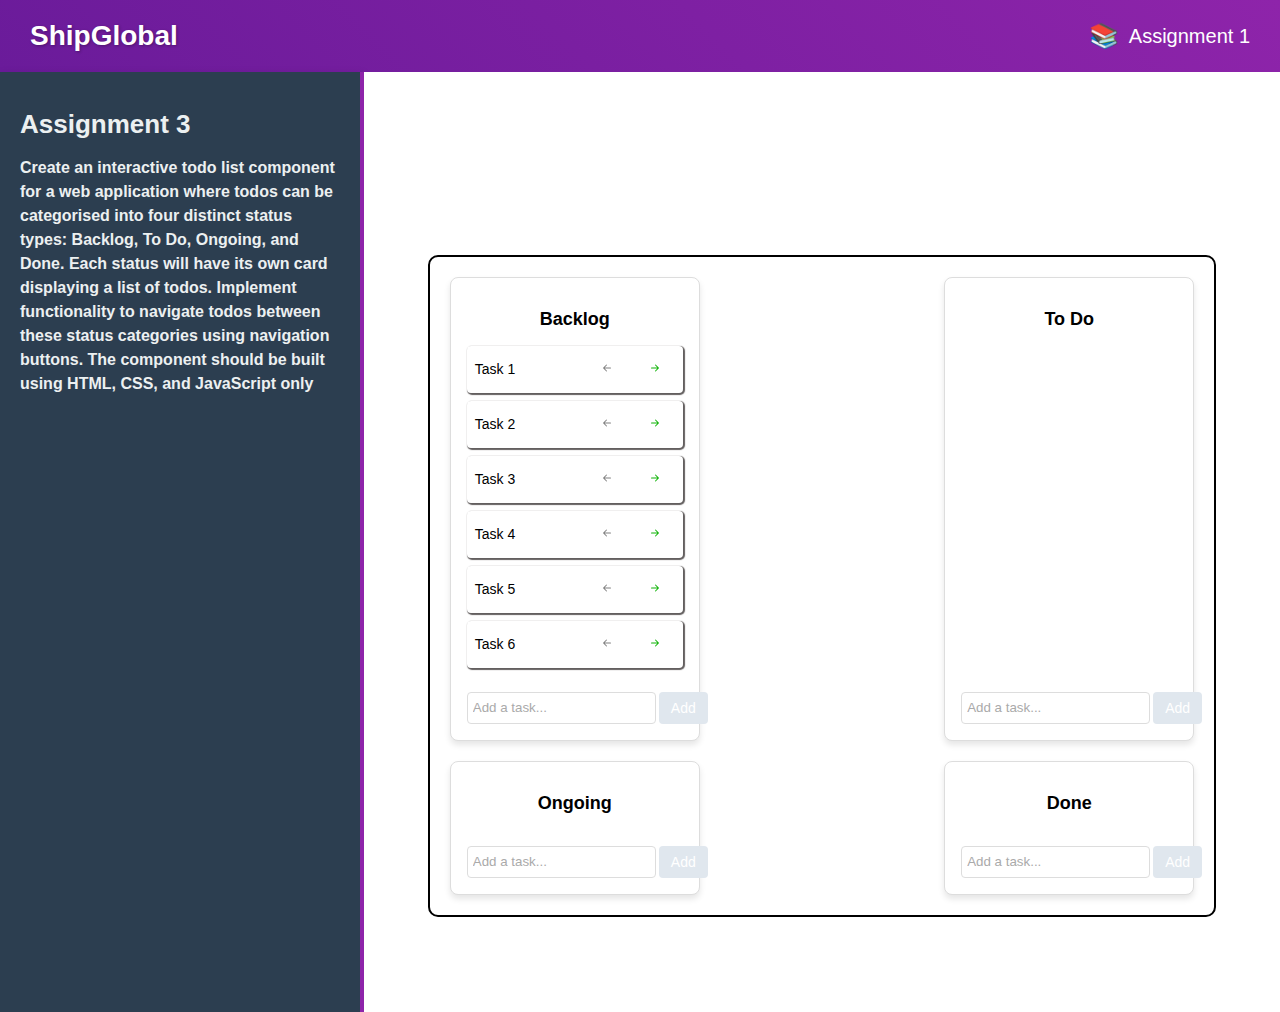
==== ToDo/index.html @ a40dc47f "added assignments" ====
<!DOCTYPE html>
<html lang="en">
<head>
    <meta charset="UTF-8">
    <meta name="viewport" content="width=device-width, initial-scale=1.0">
    <title>Assignment 3</title>
    <link rel="stylesheet" href="style.css">
</head>
<body>
    <header class="header">
        <div class="logo">ShipGlobal</div>
        <div class="assignment">Assignment 1</div>
    </header>
    <div class="body-container">
        <aside class="sidebar">
            <h1>Assignment 3</h1>
            <p>Create an interactive todo list component for a web application where todos can
                be categorised into four distinct status types: Backlog, To Do, Ongoing, and Done. Each
                status will have its own card displaying a list of todos. Implement functionality to navigate
                todos between these status categories using navigation buttons. The component should be
                built using HTML, CSS, and JavaScript only
                </p>
        </aside>
        <main class="main-content">
            <div class="main-container">
                <div class="todo-container">
                    <div class="todo-card" id="backlog">
                        <h2 class="textcenter">Backlog</h2>
                        <ul class="todo-list" id="backlog-list"></ul>
                        <div class="input-container">
                            <input type="text" id="backlog-input" placeholder="Add a task...">
                            <button class="task-btn" onclick="addTask('backlog')">Add</button>
                        </div>
                    </div>
            
                    <div class="todo-card" id="todo">
                        <h2 class="textcenter">To Do</h2>
                        <ul class="todo-list" id="todo-list"></ul>
                        <div class="input-container">
                            <input type="text" id="todo-input" placeholder="Add a task...">
                            <button class="task-btn" onclick="addTask('todo')">Add</button>
                        </div>
                    </div>
            
                    <div class="todo-card" id="ongoing">
                        <h2 class="textcenter">Ongoing</h2>
                        <ul class="todo-list" id="ongoing-list"></ul>
                        <div class="input-container">
                            <input type="text" id="ongoing-input" placeholder="Add a task...">
                            <button class="task-btn" onclick="addTask('ongoing')">Add</button>
                        </div>
                    </div>
            
                    <div class="todo-card" id="done">
                        <h2 class="textcenter">Done</h2>
                        <ul class="todo-list" id="done-list"></ul>
                        <div class="input-container">
                            <input type="text" id="done-input" placeholder="Add a task...">
                            <button class="task-btn" onclick="addTask('done')">Add</button>
                        </div>
                    </div>
                </div>
            </div>
        </main>
    </div>
    <script src="script.js"></script>
</body>
</html>
---- ToDo/style.css ----
/* styles.css (updated) */


.header {
    display: flex;
    justify-content: space-between;
    align-items: center;
    background: linear-gradient(45deg, #6a1b9a, #8e24aa); /* Updated gradient */
    color: #fff;
    padding: 20px 30px;
    box-shadow: 0 4px 10px rgba(0, 0, 0, 0.15);
    z-index: 1000;
}

.logo {
    font-size: 28px;
    font-weight: bold;
    text-shadow: 1px 1px 3px rgba(0, 0, 0, 0.3);
}

.assignment {
    font-size: 20px;
    font-weight: 500;
    display: flex;
    align-items: center;
}

.header .assignment::before {
    content: "📚";
    margin-right: 10px;
    font-size: 24px;
}

.body-container {
    display: flex;
    flex-wrap: wrap;
}

.sidebar {
    background: #2c3e50; /* Darker sidebar color */
    color: #ecf0f1; /* Light text color */
    width: 100%;
    max-width: 320px;
    padding: 20px;
    font-size: 18px;
    font-weight: bold;
    overflow: auto;
    min-height: 100vh;
    box-shadow: 0 4px 10px rgba(0, 0, 0, 0.15);
    border-right: 4px solid #8e24aa; /* Updated border color */
}

.sidebar h1 {
    font-size: 26px;
    margin-bottom: 15px;
}

.sidebar p {
    font-size: 16px;
    line-height: 1.5;
}

.main-content {
    flex: 1;
    display: flex;
    justify-content: center;
    align-items: center;
    padding: 20px;
    box-sizing: border-box;
    background: #ffffff; /* White background for content */
}

body {
    font-family: Arial, sans-serif;
    
    /* height: 100vh; */
    margin: 0;
    /* background-color: #e0dada; */
}

.main-container {
    /* background-color: rgb(239, 237, 234); */
    padding: 2% 5%; /* Increased padding for better spacing */
    max-width: 1200px; /* Maximum width to center content on large screens */
    width: 100%; /* Full width with a maximum limit */
    margin-top: 10%;
}

.todo-container {
    display: flex;
    gap: 20px;
    flex-wrap: wrap;
    justify-content: space-between; /* Added for better spacing */
    background-color: #fff;
    padding: 20px;
    border-radius: 10px;
    border: 2px solid black;
}

.todo-card {
    background-color: #fff;
    border: 1px solid #ddd;
    border-radius: 8px;
    width: 100%; /* Full width on small screens */
    max-width: 250px; /* Fixed width on larger screens */
    padding: 16px;
    box-shadow: 0 4px 6px rgba(0, 0, 0, 0.1);
    display: flex;
    flex-direction: column;
    justify-content: space-between;
    box-sizing: border-box; /* Ensures padding is included in width */
}

.todo-card h2 {
    font-size: 18px;
    margin-bottom: 16px;
}

.todo-list {
    list-style-type: none;
    padding: 0;
    margin: 0;
    flex-grow: 1;
}

.todo-list li {
    box-shadow: 1px 1px 1px 1px #635f5f;
    padding: 8px;
    margin-bottom: 8px;
    border-radius: 4px;
    display: flex;
    justify-content: space-between;
    align-items: center;
    font-size: 14px; /* Adjusted font size */
}

.task-buttons {
    display: flex;
    gap: 8px;
}

.task-btn {
    background-color: white;
    color: #10b308;
    border: none;
    padding: 6px 12px; /* Slightly larger padding for touch devices */
    border-radius: 4px;
    cursor: pointer;
    transition: background-color 0.3s ease;
    font-size: 14px; /* Consistent font size for buttons */
}

.task-btn:disabled {
    color: gray;
    cursor: not-allowed;
}

.task-btn:hover:not(:disabled) {
    /* background-color: #0056b3; */
    
    color: rgb(171, 165, 243); /* Change text color on hover for better contrast */
}

/* styles.css (updated) */

.input-container {
    display: flex;
    margin-top: 16px;
    /* max-width: 250px; */
}

.input-container input {
    flex: 1;
    padding: 5px;
    border: 1px solid #ddd;
    border-radius: 4px;
    margin-right: 3px;
}

.input-container button {
    background-color: #e0e7ee;
    color: #fff;
    border: none;
    padding: 8px 12px;
    border-radius: 4px;
    cursor: pointer;
    transition: background-color 0.3s ease;
}

.input-container button:hover {
    background-color: #ffffff;
}

.input-container input::placeholder {
    color: #aaa;
}

.textcenter{
    text-align: center;
}

@media (max-width: 600px) {
    .todo-container {
        flex-direction: column;
        align-items: center;
    }

    .todo-card {
        width: 90%;
        max-width: none; /* Remove maximum width for better fit on small screens */
    }
}
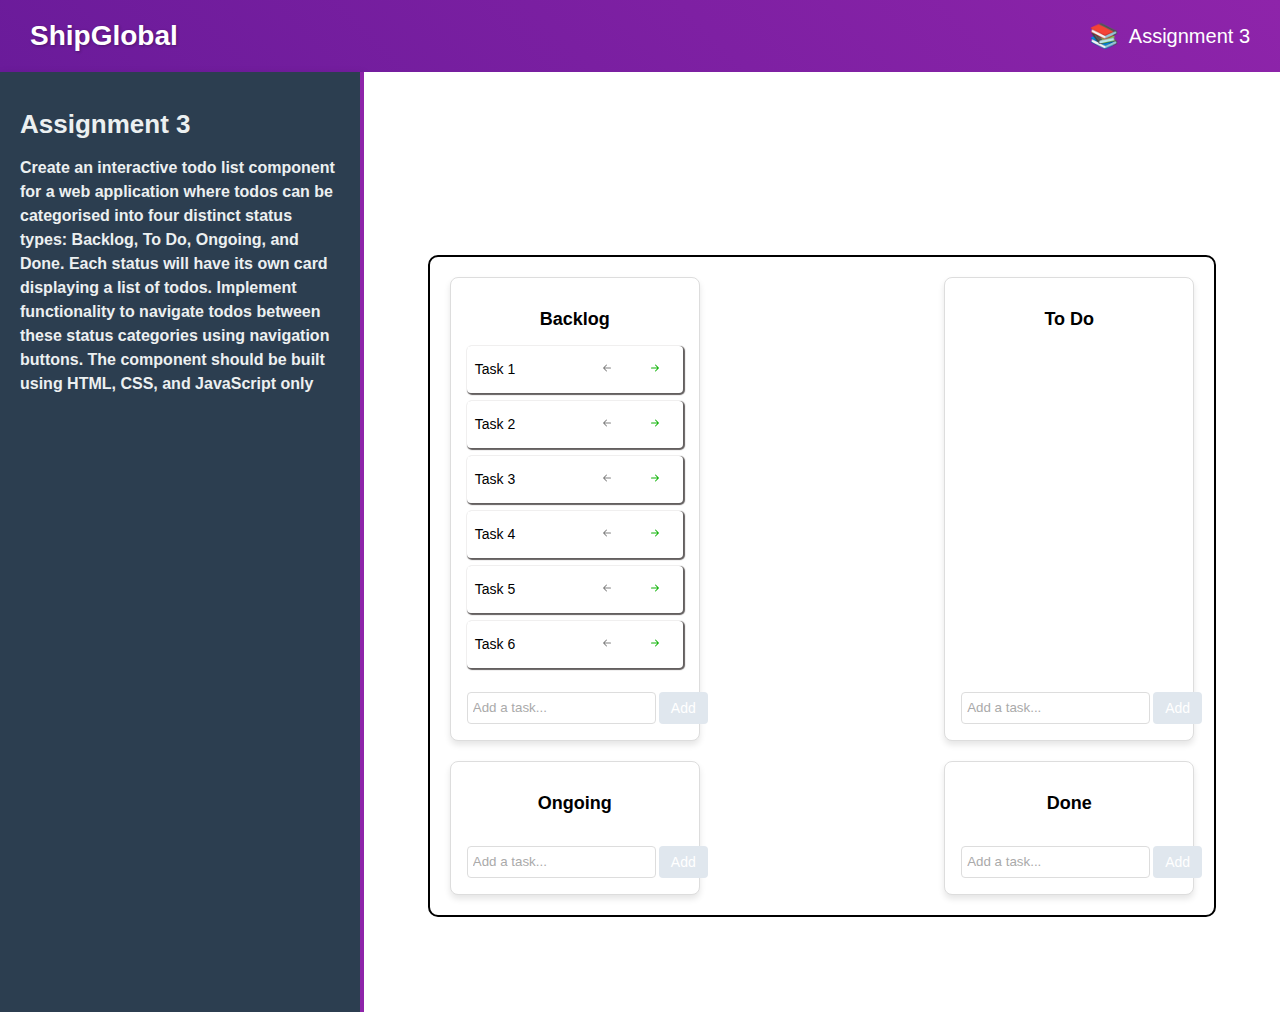
==== commit 060dcf34: "minor bugs" ====
--- a/ToDo/index.html
+++ b/ToDo/index.html
@@ -9,7 +9,7 @@
 <body>
     <header class="header">
         <div class="logo">ShipGlobal</div>
-        <div class="assignment">Assignment 1</div>
+        <div class="assignment">Assignment 3</div>
     </header>
     <div class="body-container">
         <aside class="sidebar">
--- a/ToDo/style.css
+++ b/ToDo/style.css
@@ -210,3 +210,47 @@
         max-width: none; /* Remove maximum width for better fit on small screens */
     }
 }
+
+@media (max-width: 768px) {
+    .sidebar {
+        display: none; /* Hide sidebar on smaller screens */
+    }
+
+    .main-content {
+        padding: 10px;
+    }
+
+    .game-container {
+        margin: 0; /* Remove margin on small screens */
+        width: 100%; /* Full width on small screens */
+    }
+}
+
+@media (max-width: 480px) {
+    .header {
+        flex-direction: column;
+        text-align: center;
+    }
+
+    .logo {
+        font-size: 24px;
+    }
+
+    .assignment {
+        font-size: 18px;
+    }
+
+    .game-container {
+        padding: 15px;
+    }
+
+    input[type="number"], button {
+        font-size: 14px;
+        padding: 8px;
+    }
+
+    #feedback, #attempts {
+        font-size: 16px;
+    }
+}
+
